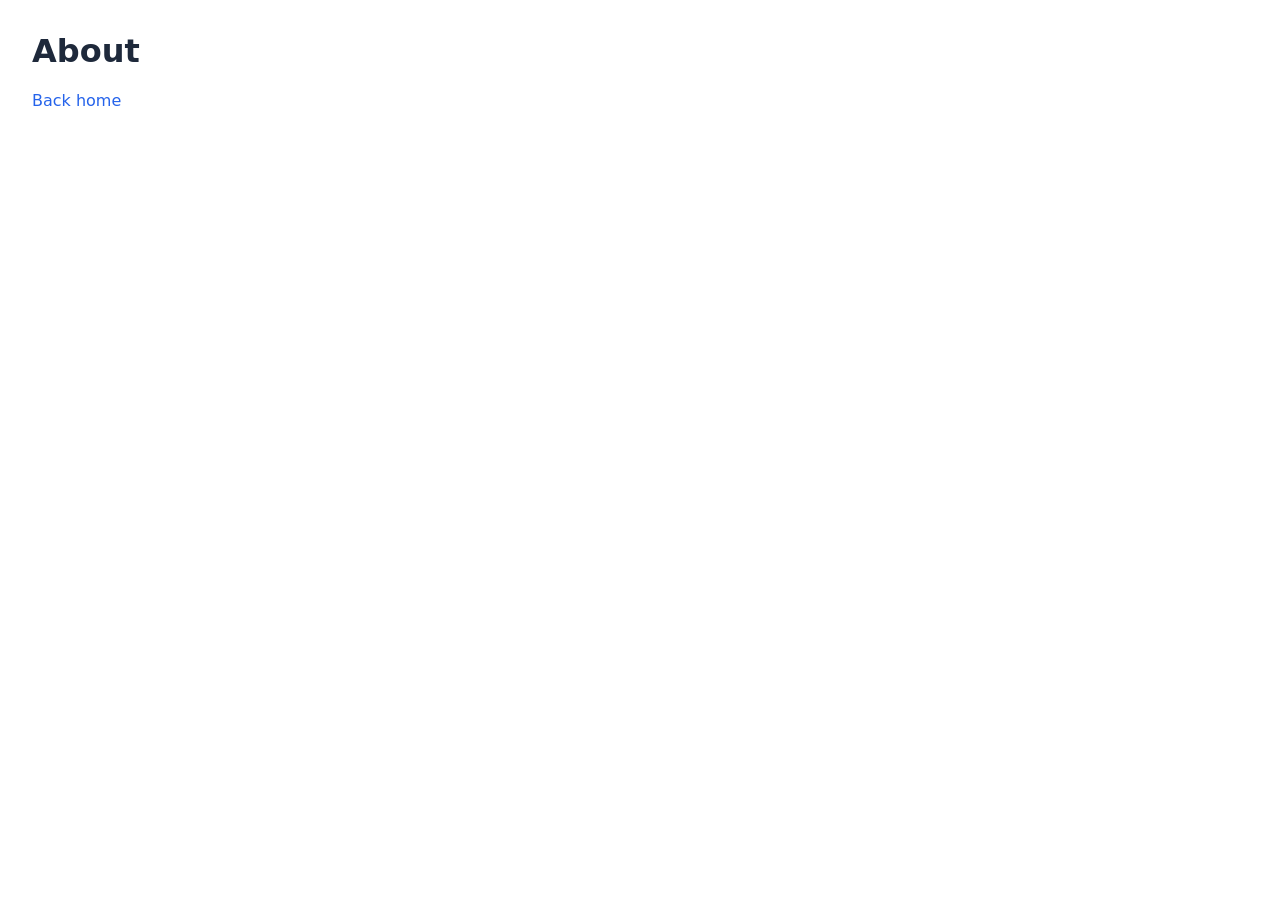
==== about/index.html @ 5ff1271c "Initial commit" ====
<!doctype html>
<html>
  <head>
    <meta charset="utf-8" />
    <meta name="viewport" content="width=device-width, initial-scale=1" />
    <meta name="color-scheme" content="light dark" />
    <title>About</title>
    <link rel="icon" href="/assets/favicon.svg" type="image/svg+xml">
    <link rel="stylesheet" href="/assets/css/styles.css">
  </head>
  <body>
    <h1>About</h1>
    <p><a href="/">Back home</a></p>
  </body>
</html>
---- assets/css/styles.css ----
:root {
  color-scheme: light dark;
  --color-bg: #ffffff;
  --color-text: #1e293b;
  --color-muted: #64748b;
  --color-accent: #2563eb;
  --color-border: #e2e8f0;
}

@media (prefers-color-scheme: dark) {
  :root {
    --color-bg: #0f172a;
    --color-text: #e2e8f0;
    --color-muted: #94a3b8;
    --color-accent: #60a5fa;
    --color-border: #1e293b;
  }
}

body {
  font-family: system-ui, sans-serif;
  margin: 2rem;
  background-color: var(--color-bg);
  color: var(--color-text);
}

a {
  text-decoration: none;
  color: var(--color-accent);
}
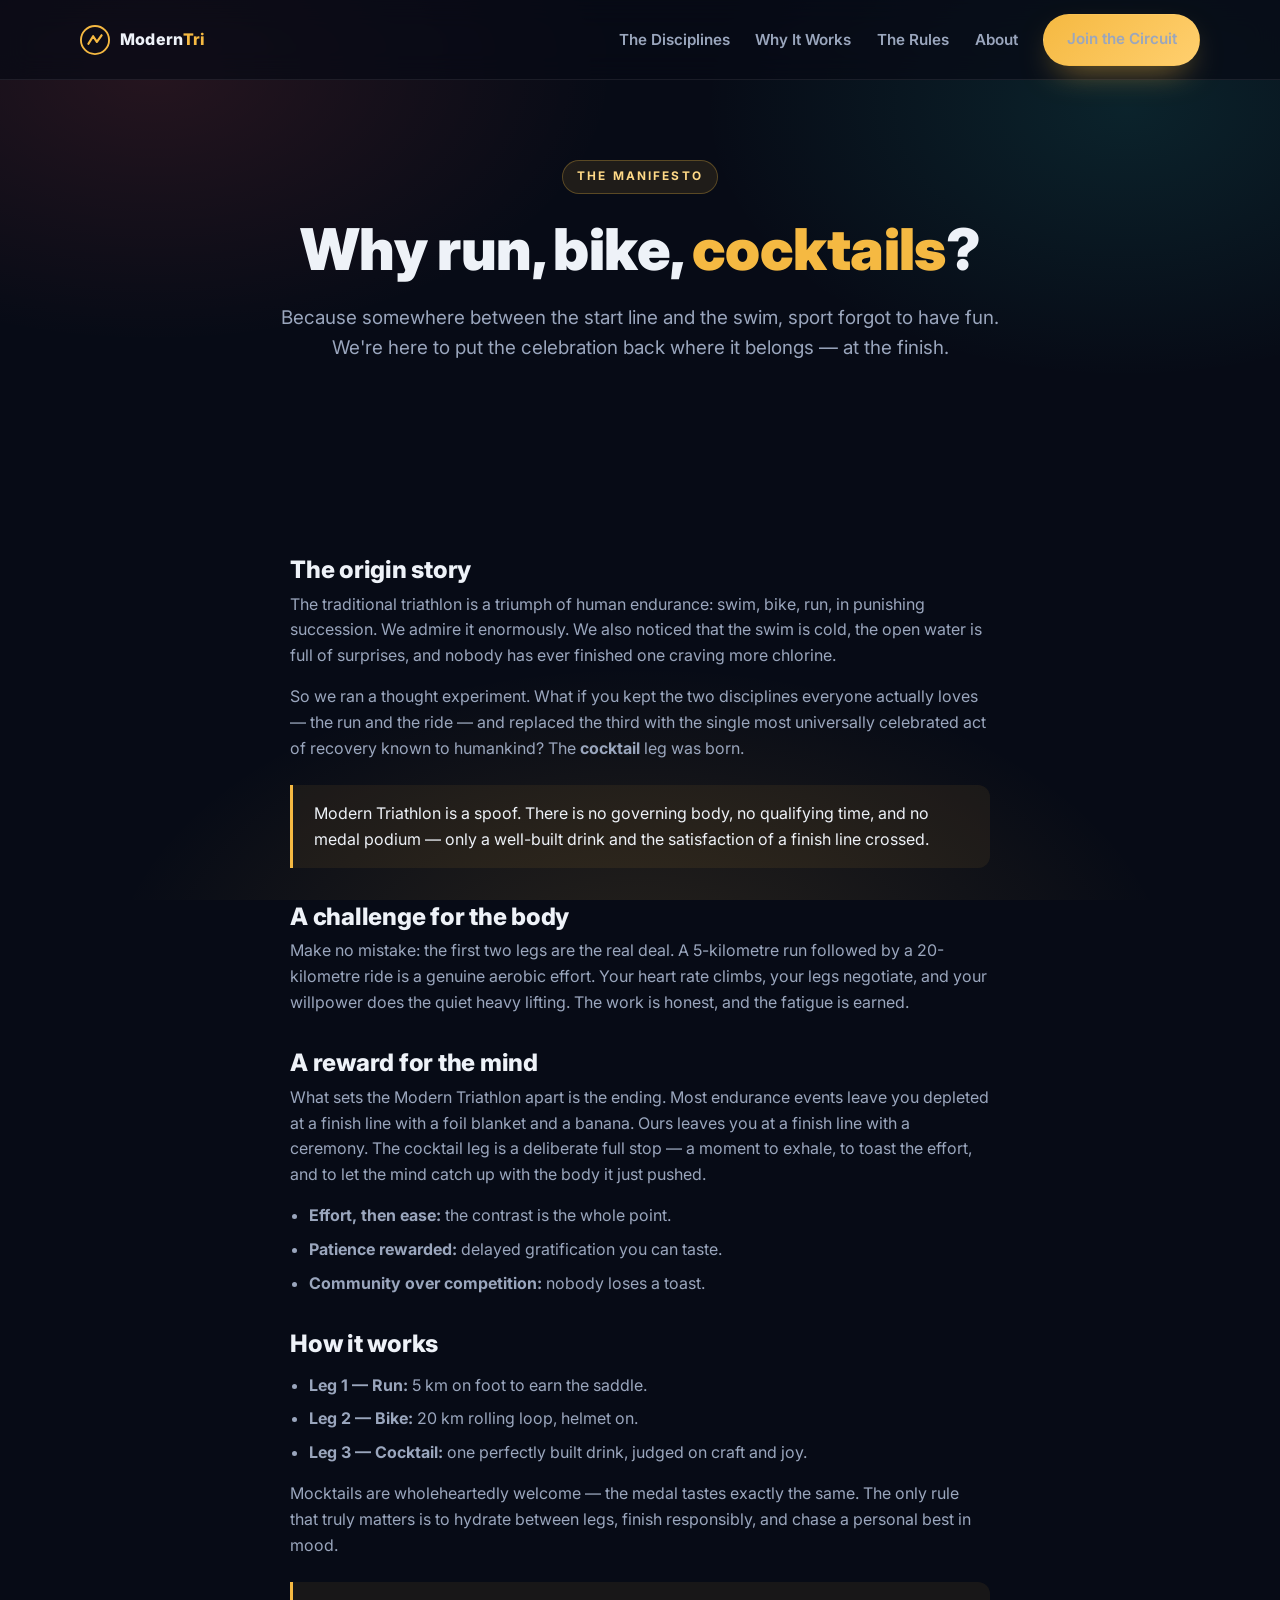
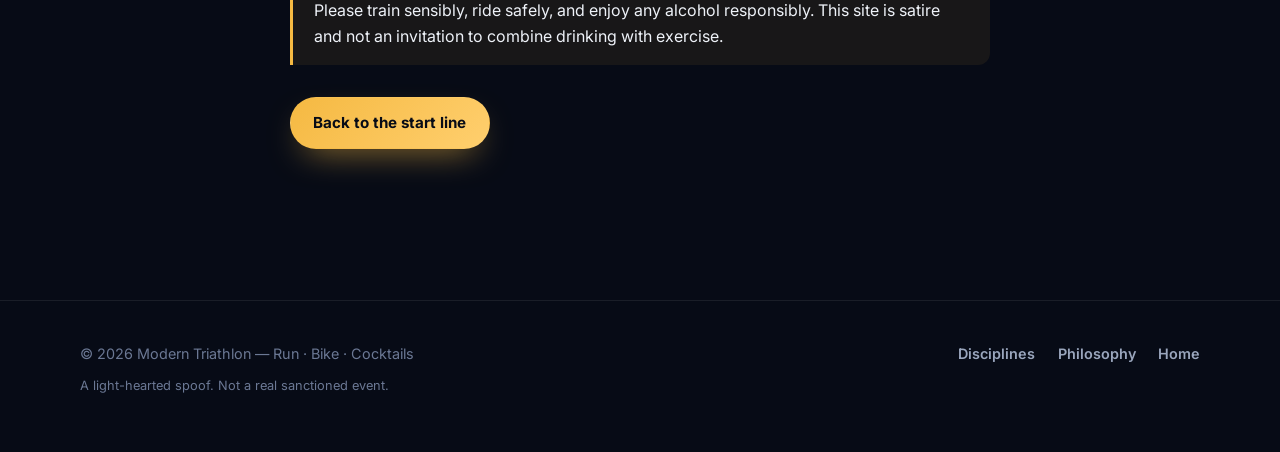
==== commit 24d41c5f: "Build out Modern Triathlon spoof site (run · bike · cocktails) Implements the full proposed front en" ====
--- a/about/index.html
+++ b/about/index.html
@@ -1,15 +1,154 @@
 <!doctype html>
-<html>
+<html lang="en">
   <head>
     <meta charset="utf-8" />
     <meta name="viewport" content="width=device-width, initial-scale=1" />
-    <meta name="color-scheme" content="light dark" />
-    <title>About</title>
-    <link rel="icon" href="/assets/favicon.svg" type="image/svg+xml">
-    <link rel="stylesheet" href="/assets/css/styles.css">
+    <meta name="color-scheme" content="dark" />
+    <meta name="theme-color" content="#070b16" />
+    <title>About — Modern Triathlon</title>
+    <meta
+      name="description"
+      content="The story, philosophy, and rules behind the Modern Triathlon: run, bike, cocktails. A spoof endurance brand for the body and the mind."
+    />
+    <link rel="icon" href="/assets/favicon.svg" type="image/svg+xml" />
+    <link rel="preconnect" href="https://fonts.googleapis.com" />
+    <link rel="preconnect" href="https://fonts.gstatic.com" crossorigin />
+    <link
+      href="https://fonts.googleapis.com/css2?family=Inter:wght@400;600;700;800;900&display=swap"
+      rel="stylesheet"
+    />
+    <link rel="stylesheet" href="/assets/css/styles.css" />
+    <script defer src="/assets/js/main.js"></script>
   </head>
   <body>
-    <h1>About</h1>
-    <p><a href="/">Back home</a></p>
+    <!-- ============================ Header =========================== -->
+    <header class="site-header">
+      <div class="wrap nav">
+        <a class="brand" href="/" aria-label="Modern Triathlon home">
+          <svg class="brand-mark" viewBox="0 0 32 32" fill="none" aria-hidden="true">
+            <circle cx="16" cy="16" r="15" stroke="#f5b942" stroke-width="2" />
+            <path
+              d="M9 20 L14 12 L18 18 L23 11"
+              stroke="#f5b942"
+              stroke-width="2.4"
+              stroke-linecap="round"
+              stroke-linejoin="round"
+            />
+          </svg>
+          <b>Modern<span>Tri</span></b>
+        </a>
+
+        <button class="nav-toggle" aria-label="Toggle menu" aria-expanded="false" aria-controls="nav-links">
+          <svg viewBox="0 0 24 24" fill="none" stroke="currentColor" stroke-width="2" stroke-linecap="round">
+            <line x1="3" y1="6" x2="21" y2="6" />
+            <line x1="3" y1="12" x2="21" y2="12" />
+            <line x1="3" y1="18" x2="21" y2="18" />
+          </svg>
+        </button>
+
+        <ul class="nav-links" id="nav-links">
+          <li><a href="/#disciplines">The Disciplines</a></li>
+          <li><a href="/#why">Why It Works</a></li>
+          <li><a href="/#rules">The Rules</a></li>
+          <li><a href="/about/">About</a></li>
+          <li><a class="btn btn-primary" href="/#join">Join the Circuit</a></li>
+        </ul>
+      </div>
+    </header>
+
+    <main>
+      <section class="page-hero wrap">
+        <span class="hero-badge">The Manifesto</span>
+        <h1>Why run, bike, <span style="color: var(--gold)">cocktails</span>?</h1>
+        <p class="lead" style="margin-inline: auto">
+          Because somewhere between the start line and the swim, sport forgot to have fun.
+          We're here to put the celebration back where it belongs — at the finish.
+        </p>
+      </section>
+
+      <section class="section wrap">
+        <div class="prose">
+          <h2>The origin story</h2>
+          <p>
+            The traditional triathlon is a triumph of human endurance: swim, bike, run,
+            in punishing succession. We admire it enormously. We also noticed that the
+            swim is cold, the open water is full of surprises, and nobody has ever
+            finished one craving more chlorine.
+          </p>
+          <p>
+            So we ran a thought experiment. What if you kept the two disciplines everyone
+            actually loves — the run and the ride — and replaced the third with the single
+            most universally celebrated act of recovery known to humankind? The
+            <strong>cocktail</strong> leg was born.
+          </p>
+
+          <div class="callout">
+            Modern Triathlon is a spoof. There is no governing body, no qualifying time,
+            and no medal podium — only a well-built drink and the satisfaction of a
+            finish line crossed.
+          </div>
+
+          <h2>A challenge for the body</h2>
+          <p>
+            Make no mistake: the first two legs are the real deal. A 5-kilometre run
+            followed by a 20-kilometre ride is a genuine aerobic effort. Your heart rate
+            climbs, your legs negotiate, and your willpower does the quiet heavy lifting.
+            The work is honest, and the fatigue is earned.
+          </p>
+
+          <h2>A reward for the mind</h2>
+          <p>
+            What sets the Modern Triathlon apart is the ending. Most endurance events
+            leave you depleted at a finish line with a foil blanket and a banana. Ours
+            leaves you at a finish line with a ceremony. The cocktail leg is a deliberate
+            full stop — a moment to exhale, to toast the effort, and to let the mind catch
+            up with the body it just pushed.
+          </p>
+          <ul>
+            <li><strong>Effort, then ease:</strong> the contrast is the whole point.</li>
+            <li><strong>Patience rewarded:</strong> delayed gratification you can taste.</li>
+            <li><strong>Community over competition:</strong> nobody loses a toast.</li>
+          </ul>
+
+          <h2>How it works</h2>
+          <ul>
+            <li><strong>Leg 1 — Run:</strong> 5 km on foot to earn the saddle.</li>
+            <li><strong>Leg 2 — Bike:</strong> 20 km rolling loop, helmet on.</li>
+            <li><strong>Leg 3 — Cocktail:</strong> one perfectly built drink, judged on craft and joy.</li>
+          </ul>
+          <p>
+            Mocktails are wholeheartedly welcome — the medal tastes exactly the same. The
+            only rule that truly matters is to hydrate between legs, finish responsibly,
+            and chase a personal best in mood.
+          </p>
+
+          <div class="callout">
+            Please train sensibly, ride safely, and enjoy any alcohol responsibly. This
+            site is satire and not an invitation to combine drinking with exercise.
+          </div>
+
+          <p style="margin-top: 2rem">
+            <a class="btn btn-primary" href="/#join">Back to the start line</a>
+          </p>
+        </div>
+      </section>
+    </main>
+
+    <!-- ============================ Footer ========================== -->
+    <footer class="site-footer">
+      <div class="wrap">
+        <div class="footer-inner">
+          <p>© <span data-year>2026</span> Modern Triathlon — Run · Bike · Cocktails</p>
+          <ul class="footer-links">
+            <li><a href="/#disciplines">Disciplines</a></li>
+            <li><a href="/#why">Philosophy</a></li>
+            <li><a href="/">Home</a></li>
+          </ul>
+        </div>
+        <p class="disclaimer">
+          A light-hearted spoof. Not a real sanctioned event.
+        </p>
+      </div>
+    </footer>
   </body>
 </html>
--- a/assets/css/styles.css
+++ b/assets/css/styles.css
@@ -1,30 +1,807 @@
+/* =========================================================================
+   Modern Triathlon — run · bike · cocktails
+   A spoof endurance brand. Elegant, sports-minded design system.
+   No framework. Plain CSS with custom properties.
+   ========================================================================= */
+
+/* ------------------------------- Tokens -------------------------------- */
 :root {
-  color-scheme: light dark;
-  --color-bg: #ffffff;
-  --color-text: #1e293b;
-  --color-muted: #64748b;
-  --color-accent: #2563eb;
-  --color-border: #e2e8f0;
-}
-
-@media (prefers-color-scheme: dark) {
-  :root {
-    --color-bg: #0f172a;
-    --color-text: #e2e8f0;
-    --color-muted: #94a3b8;
-    --color-accent: #60a5fa;
-    --color-border: #1e293b;
+  color-scheme: dark;
+
+  /* Brand palette */
+  --navy-900: #070b16;
+  --navy-800: #0b1020;
+  --navy-700: #111a30;
+  --navy-600: #1a2540;
+  --line: rgba(255, 255, 255, 0.08);
+  --line-strong: rgba(255, 255, 255, 0.16);
+
+  --ink: #eef2f8;
+  --muted: #9aa6bd;
+  --faint: #6b7894;
+
+  /* Discipline accents */
+  --run: #ff5a5f;     /* energy / coral red   */
+  --bike: #28d0c8;    /* motion / teal        */
+  --cocktail: #f5b942;/* reward / warm gold   */
+
+  --gold: #f5b942;
+  --gold-soft: #ffd987;
+
+  /* Effects */
+  --radius: 18px;
+  --radius-sm: 12px;
+  --shadow: 0 24px 60px -28px rgba(0, 0, 0, 0.75);
+  --ring: 0 0 0 1px var(--line);
+
+  /* Type */
+  --font-sans: "Inter", system-ui, -apple-system, "Segoe UI", Roboto, sans-serif;
+  --font-display: "Bebas Neue", "Archivo Black", var(--font-sans);
+
+  --maxw: 1120px;
+  --ease: cubic-bezier(0.22, 1, 0.36, 1);
+}
+
+/* ----------------------------- Base reset ------------------------------ */
+*,
+*::before,
+*::after {
+  box-sizing: border-box;
+}
+
+html {
+  scroll-behavior: smooth;
+}
+
+@media (prefers-reduced-motion: reduce) {
+  html {
+    scroll-behavior: auto;
   }
 }
 
 body {
-  font-family: system-ui, sans-serif;
-  margin: 2rem;
-  background-color: var(--color-bg);
-  color: var(--color-text);
+  margin: 0;
+  font-family: var(--font-sans);
+  background: var(--navy-900);
+  color: var(--ink);
+  line-height: 1.6;
+  -webkit-font-smoothing: antialiased;
+  text-rendering: optimizeLegibility;
+  overflow-x: hidden;
+}
+
+/* Ambient background glow */
+body::before {
+  content: "";
+  position: fixed;
+  inset: 0;
+  z-index: -1;
+  background:
+    radial-gradient(60% 50% at 12% 8%, rgba(255, 90, 95, 0.12), transparent 60%),
+    radial-gradient(55% 50% at 88% 12%, rgba(40, 208, 200, 0.12), transparent 60%),
+    radial-gradient(70% 60% at 50% 110%, rgba(245, 185, 66, 0.14), transparent 60%),
+    var(--navy-900);
+}
+
+img,
+svg {
+  display: block;
+  max-width: 100%;
 }
 
 a {
+  color: var(--gold-soft);
   text-decoration: none;
-  color: var(--color-accent);
-}
+  transition: color 0.2s var(--ease);
+}
+
+a:hover {
+  color: var(--gold);
+}
+
+h1,
+h2,
+h3 {
+  line-height: 1.05;
+  margin: 0 0 0.4em;
+  letter-spacing: -0.01em;
+}
+
+p {
+  margin: 0 0 1rem;
+}
+
+::selection {
+  background: var(--gold);
+  color: var(--navy-900);
+}
+
+/* ------------------------------ Layout --------------------------------- */
+.wrap {
+  width: min(100% - 2.5rem, var(--maxw));
+  margin-inline: auto;
+}
+
+.section {
+  padding: clamp(3.5rem, 8vw, 7rem) 0;
+}
+
+.eyebrow {
+  display: inline-flex;
+  align-items: center;
+  gap: 0.55rem;
+  font-size: 0.74rem;
+  font-weight: 700;
+  letter-spacing: 0.22em;
+  text-transform: uppercase;
+  color: var(--muted);
+  margin-bottom: 1rem;
+}
+
+.eyebrow::before {
+  content: "";
+  width: 26px;
+  height: 2px;
+  background: linear-gradient(90deg, var(--run), var(--cocktail));
+  border-radius: 2px;
+}
+
+.section-title {
+  font-size: clamp(1.9rem, 4.5vw, 3rem);
+  font-weight: 800;
+  letter-spacing: -0.02em;
+}
+
+.lead {
+  color: var(--muted);
+  font-size: clamp(1rem, 2.2vw, 1.18rem);
+  max-width: 60ch;
+}
+
+/* ------------------------------ Header --------------------------------- */
+.site-header {
+  position: sticky;
+  top: 0;
+  z-index: 50;
+  backdrop-filter: blur(14px);
+  background: rgba(7, 11, 22, 0.72);
+  border-bottom: 1px solid var(--line);
+}
+
+.nav {
+  display: flex;
+  align-items: center;
+  justify-content: space-between;
+  gap: 1rem;
+  padding: 0.85rem 0;
+}
+
+.brand {
+  display: inline-flex;
+  align-items: center;
+  gap: 0.6rem;
+  font-weight: 800;
+  letter-spacing: 0.02em;
+  color: var(--ink);
+}
+
+.brand:hover {
+  color: var(--ink);
+}
+
+.brand-mark {
+  width: 30px;
+  height: 30px;
+  flex: none;
+}
+
+.brand b {
+  font-weight: 800;
+}
+
+.brand span {
+  color: var(--gold);
+}
+
+.nav-links {
+  display: flex;
+  align-items: center;
+  gap: 1.6rem;
+  list-style: none;
+  margin: 0;
+  padding: 0;
+}
+
+.nav-links a {
+  color: var(--muted);
+  font-weight: 600;
+  font-size: 0.95rem;
+}
+
+.nav-links a:hover {
+  color: var(--ink);
+}
+
+.nav-toggle {
+  display: none;
+  background: none;
+  border: 0;
+  width: 42px;
+  height: 42px;
+  cursor: pointer;
+  color: var(--ink);
+}
+
+.nav-toggle svg {
+  width: 26px;
+  height: 26px;
+  margin: auto;
+}
+
+/* --------------------------- Buttons ----------------------------------- */
+.btn {
+  display: inline-flex;
+  align-items: center;
+  gap: 0.55rem;
+  font-weight: 700;
+  font-size: 0.95rem;
+  padding: 0.8rem 1.4rem;
+  border-radius: 999px;
+  border: 1px solid transparent;
+  cursor: pointer;
+  transition: transform 0.2s var(--ease), box-shadow 0.2s var(--ease),
+    background 0.2s var(--ease), border-color 0.2s var(--ease), color 0.2s;
+  white-space: nowrap;
+}
+
+.btn-primary {
+  background: linear-gradient(135deg, var(--gold), #ffcf6e);
+  color: var(--navy-900);
+  box-shadow: 0 14px 34px -14px rgba(245, 185, 66, 0.7);
+}
+
+.btn-primary:hover {
+  color: var(--navy-900);
+  transform: translateY(-2px);
+  box-shadow: 0 20px 44px -14px rgba(245, 185, 66, 0.85);
+}
+
+.btn-ghost {
+  background: rgba(255, 255, 255, 0.04);
+  border-color: var(--line-strong);
+  color: var(--ink);
+}
+
+.btn-ghost:hover {
+  color: var(--ink);
+  border-color: var(--gold);
+  transform: translateY(-2px);
+}
+
+/* ------------------------------- Hero ---------------------------------- */
+.hero {
+  position: relative;
+  padding: clamp(3rem, 8vw, 6rem) 0 clamp(2.5rem, 6vw, 4rem);
+  text-align: center;
+}
+
+.hero-badge {
+  display: inline-flex;
+  align-items: center;
+  gap: 0.5rem;
+  padding: 0.4rem 0.9rem;
+  font-size: 0.74rem;
+  font-weight: 700;
+  letter-spacing: 0.18em;
+  text-transform: uppercase;
+  color: var(--gold-soft);
+  background: rgba(245, 185, 66, 0.1);
+  border: 1px solid rgba(245, 185, 66, 0.28);
+  border-radius: 999px;
+  margin-bottom: 1.6rem;
+}
+
+.hero h1 {
+  font-size: clamp(2.6rem, 9vw, 6rem);
+  font-weight: 900;
+  letter-spacing: -0.03em;
+  margin-bottom: 0.6rem;
+}
+
+.hero h1 .grad {
+  background: linear-gradient(100deg, var(--run) 0%, var(--bike) 50%, var(--cocktail) 100%);
+  -webkit-background-clip: text;
+  background-clip: text;
+  -webkit-text-fill-color: transparent;
+  color: transparent;
+}
+
+.hero-sub {
+  color: var(--muted);
+  font-size: clamp(1.05rem, 2.6vw, 1.4rem);
+  max-width: 46ch;
+  margin: 0 auto 2rem;
+}
+
+.hero-cta {
+  display: flex;
+  gap: 0.85rem;
+  justify-content: center;
+  flex-wrap: wrap;
+}
+
+/* ----------------- Central progression: run → bike → cocktail ---------- */
+.progression {
+  margin-top: clamp(2.5rem, 7vw, 4.5rem);
+}
+
+.flow {
+  display: grid;
+  grid-template-columns: 1fr auto 1fr auto 1fr;
+  align-items: stretch;
+  gap: clamp(0.5rem, 2vw, 1.5rem);
+}
+
+.leg {
+  position: relative;
+  display: flex;
+  flex-direction: column;
+  align-items: center;
+  text-align: center;
+  padding: clamp(1.5rem, 3vw, 2.4rem) clamp(1rem, 2vw, 1.6rem);
+  background: linear-gradient(180deg, rgba(255, 255, 255, 0.05), rgba(255, 255, 255, 0.015));
+  border: 1px solid var(--line);
+  border-radius: var(--radius);
+  box-shadow: var(--shadow);
+  overflow: hidden;
+}
+
+.leg::before {
+  content: "";
+  position: absolute;
+  inset: 0 0 auto 0;
+  height: 4px;
+  background: var(--leg-color);
+}
+
+.leg::after {
+  content: "";
+  position: absolute;
+  width: 180px;
+  height: 180px;
+  top: -90px;
+  border-radius: 50%;
+  background: var(--leg-color);
+  opacity: 0.16;
+  filter: blur(34px);
+}
+
+.leg--run {
+  --leg-color: var(--run);
+}
+
+.leg--bike {
+  --leg-color: var(--bike);
+}
+
+.leg--cocktail {
+  --leg-color: var(--cocktail);
+}
+
+.leg-icon {
+  width: clamp(56px, 11vw, 84px);
+  height: clamp(56px, 11vw, 84px);
+  color: var(--leg-color);
+  margin-bottom: 1rem;
+  position: relative;
+}
+
+.leg-num {
+  font-size: 0.72rem;
+  font-weight: 800;
+  letter-spacing: 0.2em;
+  color: var(--faint);
+  text-transform: uppercase;
+}
+
+.leg h3 {
+  font-size: clamp(1.3rem, 3.4vw, 1.7rem);
+  font-weight: 800;
+  margin: 0.35rem 0 0.4rem;
+}
+
+.leg p {
+  color: var(--muted);
+  font-size: 0.95rem;
+  margin: 0;
+}
+
+.leg-meta {
+  margin-top: 1rem;
+  font-size: 0.78rem;
+  font-weight: 700;
+  letter-spacing: 0.08em;
+  text-transform: uppercase;
+  color: var(--leg-color);
+}
+
+.flow-arrow {
+  display: flex;
+  align-items: center;
+  justify-content: center;
+  color: var(--faint);
+}
+
+.flow-arrow svg {
+  width: 34px;
+  height: 34px;
+}
+
+/* Animated dash on the connecting arrow */
+.flow-arrow .dash {
+  stroke-dasharray: 4 6;
+  animation: flow 1.4s linear infinite;
+}
+
+@keyframes flow {
+  to {
+    stroke-dashoffset: -20;
+  }
+}
+
+@media (prefers-reduced-motion: reduce) {
+  .flow-arrow .dash {
+    animation: none;
+  }
+}
+
+/* --------------------------- Stats strip ------------------------------- */
+.stats {
+  display: grid;
+  grid-template-columns: repeat(3, 1fr);
+  gap: 1rem;
+  margin-top: clamp(2rem, 5vw, 3rem);
+}
+
+.stat {
+  text-align: center;
+  padding: 1.4rem 1rem;
+  border: 1px solid var(--line);
+  border-radius: var(--radius-sm);
+  background: rgba(255, 255, 255, 0.02);
+}
+
+.stat-num {
+  font-size: clamp(1.8rem, 5vw, 2.6rem);
+  font-weight: 900;
+  letter-spacing: -0.02em;
+  background: linear-gradient(120deg, var(--gold), var(--gold-soft));
+  -webkit-background-clip: text;
+  background-clip: text;
+  -webkit-text-fill-color: transparent;
+  color: transparent;
+}
+
+.stat-label {
+  font-size: 0.78rem;
+  font-weight: 600;
+  letter-spacing: 0.1em;
+  text-transform: uppercase;
+  color: var(--muted);
+}
+
+/* ----------------- Challenge & reward (body + mind) -------------------- */
+.split {
+  display: grid;
+  grid-template-columns: repeat(2, 1fr);
+  gap: clamp(1.2rem, 3vw, 2rem);
+  margin-top: 2.5rem;
+}
+
+.panel {
+  position: relative;
+  padding: clamp(1.6rem, 3.5vw, 2.4rem);
+  border: 1px solid var(--line);
+  border-radius: var(--radius);
+  background: linear-gradient(180deg, rgba(255, 255, 255, 0.04), rgba(255, 255, 255, 0.01));
+}
+
+.panel h3 {
+  font-size: 1.4rem;
+  font-weight: 800;
+  display: flex;
+  align-items: center;
+  gap: 0.7rem;
+}
+
+.panel h3 svg {
+  width: 30px;
+  height: 30px;
+  flex: none;
+}
+
+.panel--challenge h3 svg {
+  color: var(--run);
+}
+
+.panel--reward h3 svg {
+  color: var(--bike);
+}
+
+.panel p {
+  color: var(--muted);
+  margin-bottom: 0;
+}
+
+.benefits {
+  list-style: none;
+  margin: 2.5rem 0 0;
+  padding: 0;
+  display: grid;
+  grid-template-columns: repeat(3, 1fr);
+  gap: 1rem;
+}
+
+.benefit {
+  padding: 1.5rem;
+  border: 1px solid var(--line);
+  border-radius: var(--radius-sm);
+  background: rgba(255, 255, 255, 0.02);
+}
+
+.benefit svg {
+  width: 30px;
+  height: 30px;
+  color: var(--gold);
+  margin-bottom: 0.8rem;
+}
+
+.benefit h4 {
+  margin: 0 0 0.35rem;
+  font-size: 1.05rem;
+  font-weight: 700;
+}
+
+.benefit p {
+  margin: 0;
+  color: var(--muted);
+  font-size: 0.92rem;
+}
+
+/* ------------------------------ Rules ---------------------------------- */
+.rules {
+  border: 1px solid var(--line);
+  border-radius: var(--radius);
+  background: rgba(255, 255, 255, 0.02);
+  padding: clamp(1.6rem, 4vw, 2.6rem);
+  margin-top: 2.5rem;
+  display: grid;
+  gap: 1.1rem;
+}
+
+.rule {
+  display: flex;
+  gap: 1rem;
+  align-items: flex-start;
+  padding-bottom: 1.1rem;
+  border-bottom: 1px solid var(--line);
+}
+
+.rules .rule:last-child {
+  padding-bottom: 0;
+  border-bottom: 0;
+}
+
+.rule-num {
+  flex: none;
+  width: 38px;
+  height: 38px;
+  display: grid;
+  place-items: center;
+  border-radius: 10px;
+  font-weight: 800;
+  color: var(--navy-900);
+  background: linear-gradient(135deg, var(--gold), var(--gold-soft));
+}
+
+.rule h4 {
+  margin: 0.2rem 0 0.25rem;
+  font-size: 1.05rem;
+}
+
+.rule p {
+  margin: 0;
+  color: var(--muted);
+  font-size: 0.95rem;
+}
+
+/* ------------------------------- CTA ----------------------------------- */
+.cta-band {
+  text-align: center;
+  border: 1px solid rgba(245, 185, 66, 0.3);
+  border-radius: var(--radius);
+  padding: clamp(2.4rem, 6vw, 4rem);
+  background:
+    radial-gradient(80% 120% at 50% 0%, rgba(245, 185, 66, 0.16), transparent 70%),
+    rgba(255, 255, 255, 0.02);
+}
+
+.cta-band h2 {
+  font-size: clamp(1.8rem, 5vw, 2.8rem);
+  font-weight: 900;
+}
+
+.cta-band p {
+  color: var(--muted);
+  max-width: 50ch;
+  margin: 0 auto 1.8rem;
+}
+
+/* ------------------------------ Footer --------------------------------- */
+.site-footer {
+  border-top: 1px solid var(--line);
+  padding: 2.5rem 0;
+  margin-top: 2rem;
+}
+
+.footer-inner {
+  display: flex;
+  align-items: center;
+  justify-content: space-between;
+  flex-wrap: wrap;
+  gap: 1rem;
+}
+
+.footer-inner p {
+  margin: 0;
+  color: var(--faint);
+  font-size: 0.9rem;
+}
+
+.footer-links {
+  display: flex;
+  gap: 1.4rem;
+  list-style: none;
+  margin: 0;
+  padding: 0;
+}
+
+.footer-links a {
+  color: var(--muted);
+  font-size: 0.9rem;
+  font-weight: 600;
+}
+
+.disclaimer {
+  margin-top: 0.6rem;
+  font-size: 0.8rem;
+  color: var(--faint);
+}
+
+/* --------------------------- About page -------------------------------- */
+.page-hero {
+  padding: clamp(3rem, 7vw, 5rem) 0 clamp(1.5rem, 4vw, 2.5rem);
+  text-align: center;
+}
+
+.page-hero h1 {
+  font-size: clamp(2.2rem, 6vw, 3.6rem);
+  font-weight: 900;
+}
+
+.prose {
+  max-width: 70ch;
+  margin-inline: auto;
+}
+
+.prose h2 {
+  font-size: 1.5rem;
+  font-weight: 800;
+  margin-top: 2.2rem;
+}
+
+.prose p {
+  color: var(--muted);
+}
+
+.prose ul {
+  color: var(--muted);
+  padding-left: 1.2rem;
+}
+
+.prose li {
+  margin-bottom: 0.5rem;
+}
+
+.callout {
+  border-left: 3px solid var(--gold);
+  background: rgba(245, 185, 66, 0.07);
+  padding: 1rem 1.3rem;
+  border-radius: 0 var(--radius-sm) var(--radius-sm) 0;
+  color: var(--ink);
+  margin: 1.5rem 0;
+}
+
+/* --------------------------- Reveal anim ------------------------------- */
+.reveal {
+  opacity: 0;
+  transform: translateY(22px);
+  transition: opacity 0.7s var(--ease), transform 0.7s var(--ease);
+  will-change: opacity, transform;
+}
+
+.reveal.is-visible {
+  opacity: 1;
+  transform: none;
+}
+
+@media (prefers-reduced-motion: reduce) {
+  .reveal {
+    opacity: 1;
+    transform: none;
+    transition: none;
+  }
+}
+
+/* ----------------------------- Responsive ------------------------------ */
+@media (max-width: 860px) {
+  .flow {
+    grid-template-columns: 1fr;
+  }
+
+  .flow-arrow {
+    transform: rotate(90deg);
+    padding: 0.3rem 0;
+  }
+
+  .split,
+  .benefits {
+    grid-template-columns: 1fr;
+  }
+}
+
+@media (max-width: 680px) {
+  .nav-toggle {
+    display: flex;
+  }
+
+  .nav-links {
+    position: absolute;
+    top: 100%;
+    left: 0;
+    right: 0;
+    flex-direction: column;
+    align-items: stretch;
+    gap: 0;
+    background: var(--navy-800);
+    border-bottom: 1px solid var(--line);
+    padding: 0.5rem 0;
+    transform: translateY(-8px);
+    opacity: 0;
+    pointer-events: none;
+    transition: opacity 0.2s var(--ease), transform 0.2s var(--ease);
+  }
+
+  .nav-links.open {
+    transform: none;
+    opacity: 1;
+    pointer-events: auto;
+  }
+
+  .nav-links li {
+    border-top: 1px solid var(--line);
+  }
+
+  .nav-links a {
+    display: block;
+    padding: 0.9rem 1.25rem;
+  }
+
+  .nav-links .btn {
+    margin: 0.6rem 1.25rem;
+  }
+
+  .stats {
+    grid-template-columns: 1fr;
+  }
+}
